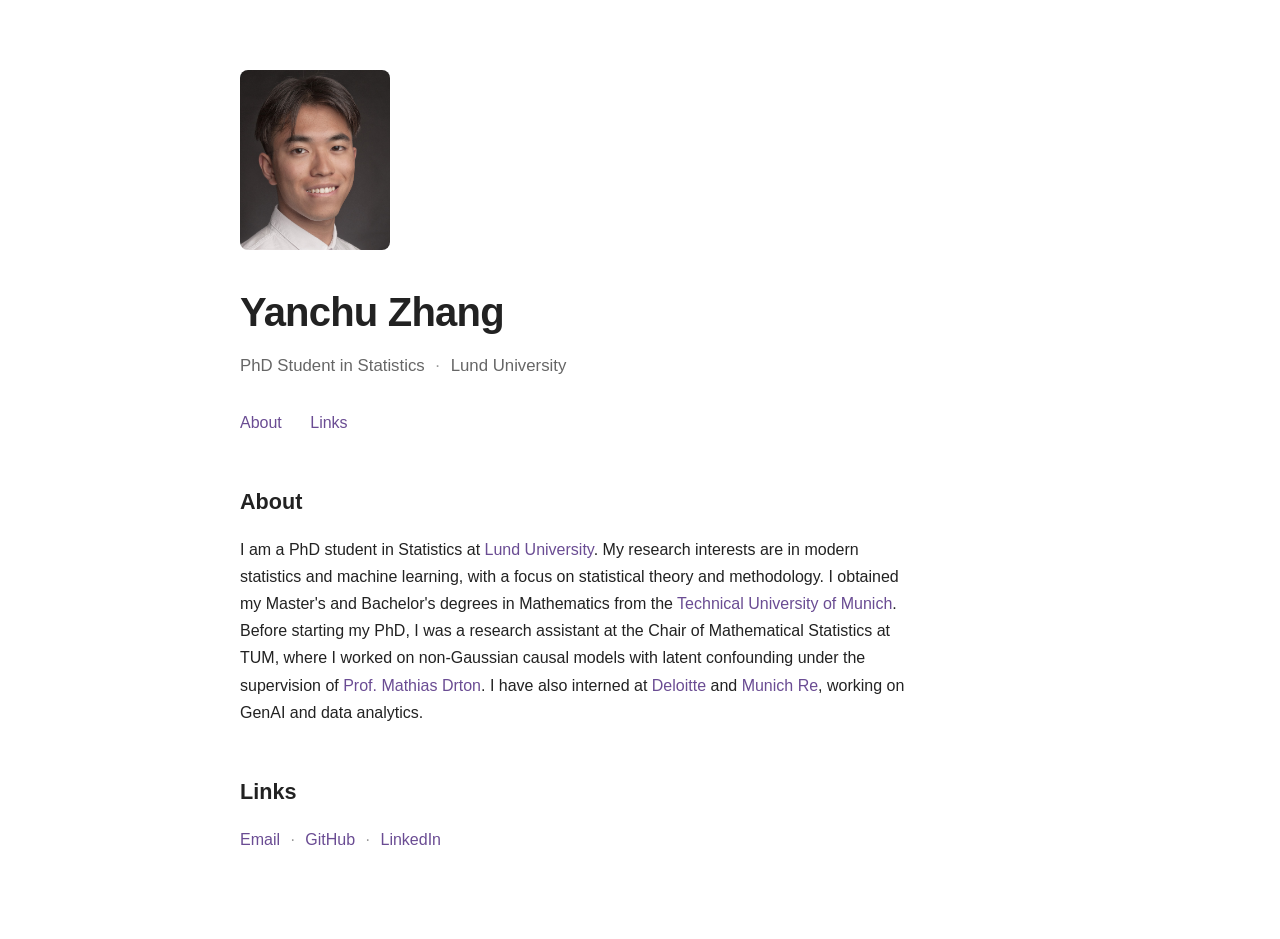
==== index.html @ bafc00d9 "Initial website" ====
<!DOCTYPE html>
<html lang="en">
<head>
    <meta charset="UTF-8">
    <meta name="viewport" content="width=device-width, initial-scale=1.0">

    <title>Yanchu Zhang</title>

    <link rel="stylesheet" href="style.css">
</head>

<body>

    <main>

        <header>
            <img src="images/photo.jpg" alt="Yanchu Zhang" class="profile-photo">

            <h1>Yanchu Zhang</h1>

            <p class="subtitle">
                PhD Student in Statistics
                <span class="dot">·</span>
                Lund University
            </p>

            <nav>
                <a href="#about">About</a>
                <a href="#links">Links</a>
            </nav>
        </header>


        <section id="about">
            <h2>About</h2>

            <p>
                I am a PhD student in Statistics at 

                <a href="https://www.lunduniversity.lu.se/">Lund University</a>.
                
                My research interests are in modern statistics and machine learning, with a focus on statistical theory and methodology.

                I obtained my Master's and Bachelor's degrees in Mathematics from the 
                <a href="https://www.tum.de/">Technical University of Munich</a>. 
                Before starting my PhD, I was a research assistant at the Chair of Mathematical Statistics at TUM, where I worked on non-Gaussian causal models with latent confounding under the supervision of 
                <a href="https://www.math.cit.tum.de/math/personen/professuren/drton-mathias/">Prof. Mathias Drton</a>.
                I have also interned at 
                <a href="https://www.deloitte.com/">Deloitte</a> 
                and 
                <a href="https://www.munichre.com/">Munich Re</a>,
                working on GenAI and data analytics.
            </p>
        </section>


        <section id="links">
            <h2>Links</h2>

            <p class="links">
            
                <a href="mailto:yanchu.zhang@stat.lu.se">
                    Email
                </a>
                <span class="dot">·</span>
                <a href="https://github.com/YanchuZhang">
                    GitHub
                </a>
                <span class="dot">·</span>
                <a href="https://www.linkedin.com/in/yanchuzhang">
                    LinkedIn
                </a>
            </p>
        </section>

    </main>

</body>
</html>
---- style.css ----
/* ------------------------------
   General
------------------------------ */

body {
    font-family: Arial, Helvetica, sans-serif;
    line-height: 1.7;
    color: #222;
    background: #fff;

    max-width: 800px;
    margin: 0 auto;
    padding: 70px 30px;
}


/* ------------------------------
   Header
------------------------------ */

h1 {
    font-size: 2.5rem;
    font-weight: 600;
    letter-spacing: -0.02em;
    margin: 0 0 6px 0;
}

.subtitle {
    color: #666;
    font-size: 1.05rem;
    margin: 0;
}

.dot {
    color: #999;
    margin: 0 6px;
}

.profile-photo {
    width: 150px;
    height: 180px;
    object-fit: cover;
    border-radius: 8px;
    margin-bottom: 20px;
}

/* ------------------------------
   Navigation
------------------------------ */

nav {
    margin-top: 28px;
}

nav a {
    margin-right: 24px;
}


/* ------------------------------
   Sections
------------------------------ */

section {
    margin-top: 48px;
}

h2 {
    font-size: 1.35rem;
    font-weight: 600;
    margin: 0 0 15px 0;
}

p {
    max-width: 680px;
    margin-top: 0;
}


/* ------------------------------
   Links
------------------------------ */

a {
    color: #6a4c93;
    text-decoration: none;
    transition: color 0.15s ease;
}

a:hover {
    color: #4b356d;
    text-decoration: underline;
}


/* ------------------------------
   Mobile
------------------------------ */

@media (max-width: 600px) {

    body {
        padding: 45px 20px;
    }

    h1 {
        font-size: 2rem;
    }

    .subtitle {
        font-size: 1rem;
    }

    nav {
        margin-top: 24px;
    }

    nav a {
        display: inline-block;
        margin-right: 18px;
        margin-bottom: 8px;
    }

    section {
        margin-top: 40px;
    }

}
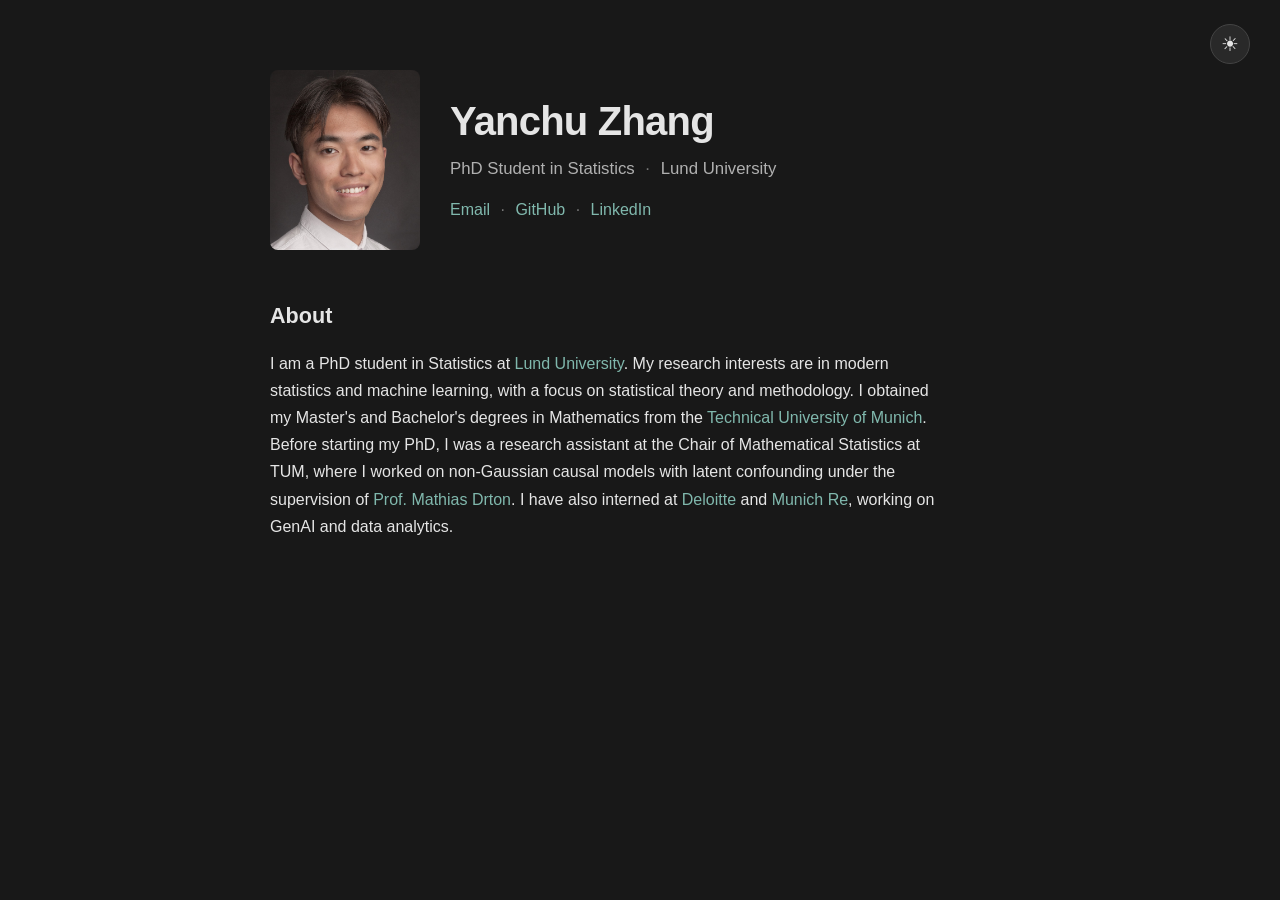
==== commit 108f0ad9: "style update" ====
--- a/index.html
+++ b/index.html
@@ -1,79 +1,128 @@
+
 <!DOCTYPE html>
 <html lang="en">
 <head>
     <meta charset="UTF-8">
     <meta name="viewport" content="width=device-width, initial-scale=1.0">
 
+    <meta name="color-scheme" content="dark light">
     <title>Yanchu Zhang</title>
 
     <link rel="stylesheet" href="style.css">
 </head>
 
-<body>
+<body class="dark-mode">
+
+    <button
+        id="theme-toggle"
+        type="button"
+        aria-label="Switch to light mode"
+        title="Switch to light mode"
+    >
+        <span id="theme-icon" aria-hidden="true">☀</span>
+    </button>
 
     <main>
 
         <header>
-            <img src="images/photo.jpg" alt="Yanchu Zhang" class="profile-photo">
+            <div class="profile">
 
-            <h1>Yanchu Zhang</h1>
+                <img
+                    src="images/photo.jpg"
+                    alt="Yanchu Zhang"
+                    class="profile-photo"
+                >
 
-            <p class="subtitle">
-                PhD Student in Statistics
-                <span class="dot">·</span>
-                Lund University
-            </p>
+                <div class="profile-info">
 
-            <nav>
-                <a href="#about">About</a>
-                <a href="#links">Links</a>
-            </nav>
+                    <h1>Yanchu Zhang</h1>
+
+                    <p class="subtitle">
+                        PhD Student in Statistics
+                        <span class="dot">·</span>
+                        Lund University
+                    </p>
+
+                    <p class="links">
+                        <a href="mailto:yanchu.zhang@stat.lu.se">Email</a>
+                        <span class="dot">·</span>
+                        <a href="https://github.com/YanchuZhang">GitHub</a>
+                        <span class="dot">·</span>
+                        <a href="https://www.linkedin.com/in/yanchuzhang">LinkedIn</a>
+                    </p>
+
+                </div>
+            </div>
         </header>
 
+        <section id="about">
 
-        <section id="about">
             <h2>About</h2>
 
             <p>
-                I am a PhD student in Statistics at 
+                I am a PhD student in Statistics at
+                <a href="https://www.lunduniversity.lu.se/">Lund University</a>.
 
-                <a href="https://www.lunduniversity.lu.se/">Lund University</a>.
-                
-                My research interests are in modern statistics and machine learning, with a focus on statistical theory and methodology.
+                My research interests are in modern statistics and
+                machine learning, with a focus on statistical theory
+                and methodology.
 
-                I obtained my Master's and Bachelor's degrees in Mathematics from the 
-                <a href="https://www.tum.de/">Technical University of Munich</a>. 
-                Before starting my PhD, I was a research assistant at the Chair of Mathematical Statistics at TUM, where I worked on non-Gaussian causal models with latent confounding under the supervision of 
-                <a href="https://www.math.cit.tum.de/math/personen/professuren/drton-mathias/">Prof. Mathias Drton</a>.
-                I have also interned at 
-                <a href="https://www.deloitte.com/">Deloitte</a> 
-                and 
+                I obtained my Master's and Bachelor's degrees in Mathematics
+                from the
+                <a href="https://www.tum.de/">Technical University of Munich</a>.
+                Before starting my PhD, I was a research assistant at the
+                Chair of Mathematical Statistics at TUM, where I worked on
+                non-Gaussian causal models with latent confounding under
+                the supervision of
+                <a href="https://www.math.cit.tum.de/math/personen/professuren/drton-mathias/">
+                Prof. Mathias Drton</a>.
+                I have also interned at
+                <a href="https://www.deloitte.com/">Deloitte</a>
+                and
                 <a href="https://www.munichre.com/">Munich Re</a>,
                 working on GenAI and data analytics.
             </p>
-        </section>
 
-
-        <section id="links">
-            <h2>Links</h2>
-
-            <p class="links">
-            
-                <a href="mailto:yanchu.zhang@stat.lu.se">
-                    Email
-                </a>
-                <span class="dot">·</span>
-                <a href="https://github.com/YanchuZhang">
-                    GitHub
-                </a>
-                <span class="dot">·</span>
-                <a href="https://www.linkedin.com/in/yanchuzhang">
-                    LinkedIn
-                </a>
-            </p>
         </section>
 
     </main>
 
+    <script>
+        const toggle = document.getElementById("theme-toggle");
+        const icon = document.getElementById("theme-icon");
+        const body = document.body;
+
+        // Dark mode is the default.
+        const savedTheme = localStorage.getItem("theme");
+        const initialTheme = savedTheme || "dark";
+
+        function setTheme(theme) {
+            const isDark = theme === "dark";
+
+            body.classList.toggle("dark-mode", isDark);
+            body.classList.toggle("light-mode", !isDark);
+
+            // Show the icon for switching to the other theme.
+            icon.textContent = isDark ? "☀" : "☾";
+
+            const label = isDark
+                ? "Switch to light mode"
+                : "Switch to dark mode";
+
+            toggle.setAttribute("aria-label", label);
+            toggle.setAttribute("title", label);
+        }
+
+        setTheme(initialTheme);
+
+        toggle.addEventListener("click", () => {
+            const isDark = body.classList.contains("dark-mode");
+            const nextTheme = isDark ? "light" : "dark";
+
+            localStorage.setItem("theme", nextTheme);
+            setTheme(nextTheme);
+        });
+    </script>
+
 </body>
-</html>+</html>
--- a/style.css
+++ b/style.css
@@ -1,64 +1,164 @@
+
 /* ------------------------------
    General
 ------------------------------ */
+
+* {
+    box-sizing: border-box;
+}
 
 body {
     font-family: Arial, Helvetica, sans-serif;
     line-height: 1.7;
+
+    max-width: 800px;
+    min-height: 100vh;
+    margin: 0 auto;
+    padding: 70px 30px;
+
+    transition:
+        background-color 0.2s ease,
+        color 0.2s ease;
+}
+
+/* ------------------------------
+   Dark and light themes
+------------------------------ */
+
+body.dark-mode {
+    color: #e5e5e5;
+    background: #181818;
+}
+
+body.light-mode {
     color: #222;
     background: #fff;
-
-    max-width: 800px;
-    margin: 0 auto;
-    padding: 70px 30px;
+}
+
+/* ------------------------------
+   Theme toggle
+------------------------------ */
+
+#theme-toggle {
+    position: fixed;
+    top: 24px;
+    right: 30px;
+    z-index: 10;
+
+    display: flex;
+    align-items: center;
+    justify-content: center;
+
+    width: 40px;
+    height: 40px;
+    padding: 0;
+
+    border: 1px solid #444;
+    border-radius: 50%;
+
+    font-family: inherit;
+    font-size: 20px;
+    line-height: 1;
+
+    cursor: pointer;
+
+    transition:
+        background-color 0.2s ease,
+        color 0.2s ease,
+        border-color 0.2s ease;
+}
+
+.dark-mode #theme-toggle {
+    color: #e5e5e5;
+    background: #292929;
+    border-color: #444;
+}
+
+.dark-mode #theme-toggle:hover {
+    background: #383838;
+}
+
+.light-mode #theme-toggle {
+    color: #333;
+    background: #fff;
+    border-color: #ddd;
+}
+
+.light-mode #theme-toggle:hover {
+    background: #f2f2f2;
+}
+
+#theme-toggle:focus-visible {
+    outline: 2px solid #b9a0e8;
+    outline-offset: 3px;
 }
 
 
 /* ------------------------------
    Header
 ------------------------------ */
+
+.profile {
+    display: flex;
+    align-items: center;
+    gap: 30px;
+}
+
+.profile-photo {
+    display: block;
+    flex-shrink: 0;
+
+    width: 150px;
+    height: 180px;
+
+    object-fit: cover;
+    border-radius: 8px;
+}
+
+.profile-info {
+    min-width: 0;
+}
 
 h1 {
     font-size: 2.5rem;
     font-weight: 600;
     letter-spacing: -0.02em;
-    margin: 0 0 6px 0;
+    line-height: 1.2;
+
+    margin: 0 0 10px;
 }
 
 .subtitle {
+    font-size: 1.05rem;
+    margin: 0 0 12px;
+}
+
+.dark-mode .subtitle {
+    color: #b0b0b0;
+}
+
+.light-mode .subtitle {
     color: #666;
-    font-size: 1.05rem;
+}
+
+.links {
     margin: 0;
 }
 
 .dot {
+    margin: 0 6px;
+}
+
+.dark-mode .dot {
+    color: #777;
+}
+
+.light-mode .dot {
     color: #999;
-    margin: 0 6px;
-}
-
-.profile-photo {
-    width: 150px;
-    height: 180px;
-    object-fit: cover;
-    border-radius: 8px;
-    margin-bottom: 20px;
-}
-
-/* ------------------------------
-   Navigation
------------------------------- */
-
-nav {
-    margin-top: 28px;
-}
-
-nav a {
-    margin-right: 24px;
-}
-
-
-/* ------------------------------
-   Sections
+}
+
+/* ------------------------------
+   About section
 ------------------------------ */
 
 section {
@@ -68,7 +168,7 @@
 h2 {
     font-size: 1.35rem;
     font-weight: 600;
-    margin: 0 0 15px 0;
+    margin: 0 0 15px;
 }
 
 p {
@@ -76,23 +176,33 @@
     margin-top: 0;
 }
 
-
 /* ------------------------------
    Links
 ------------------------------ */
 
 a {
-    color: #6a4c93;
     text-decoration: none;
     transition: color 0.15s ease;
 }
 
-a:hover {
+.dark-mode a {
+    color: #80b8ad;
+}
+
+.dark-mode a:hover {
+    color: #a0cfc5;
+    text-decoration: underline;
+}
+
+.light-mode a {
+    color: #6a4c93;
+}
+
+.light-mode a:hover {
     color: #4b356d;
     text-decoration: underline;
 }
 
-
 /* ------------------------------
    Mobile
 ------------------------------ */
@@ -103,6 +213,25 @@
         padding: 45px 20px;
     }
 
+    #theme-toggle {
+        top: 14px;
+        right: 14px;
+
+        width: 36px;
+        height: 36px;
+    }
+
+    .profile {
+        align-items: flex-start;
+        flex-direction: column;
+        gap: 20px;
+    }
+
+    .profile-photo {
+        width: 120px;
+        height: 145px;
+    }
+
     h1 {
         font-size: 2rem;
     }
@@ -111,18 +240,20 @@
         font-size: 1rem;
     }
 
-    nav {
-        margin-top: 24px;
-    }
-
-    nav a {
-        display: inline-block;
-        margin-right: 18px;
-        margin-bottom: 8px;
-    }
-
     section {
         margin-top: 40px;
     }
-
-}+}
+
+/* ------------------------------
+   Reduced motion accessibility
+------------------------------ */
+
+@media (prefers-reduced-motion: reduce) {
+    *,
+    *::before,
+    *::after {
+        transition: none !important;
+    }
+}
+
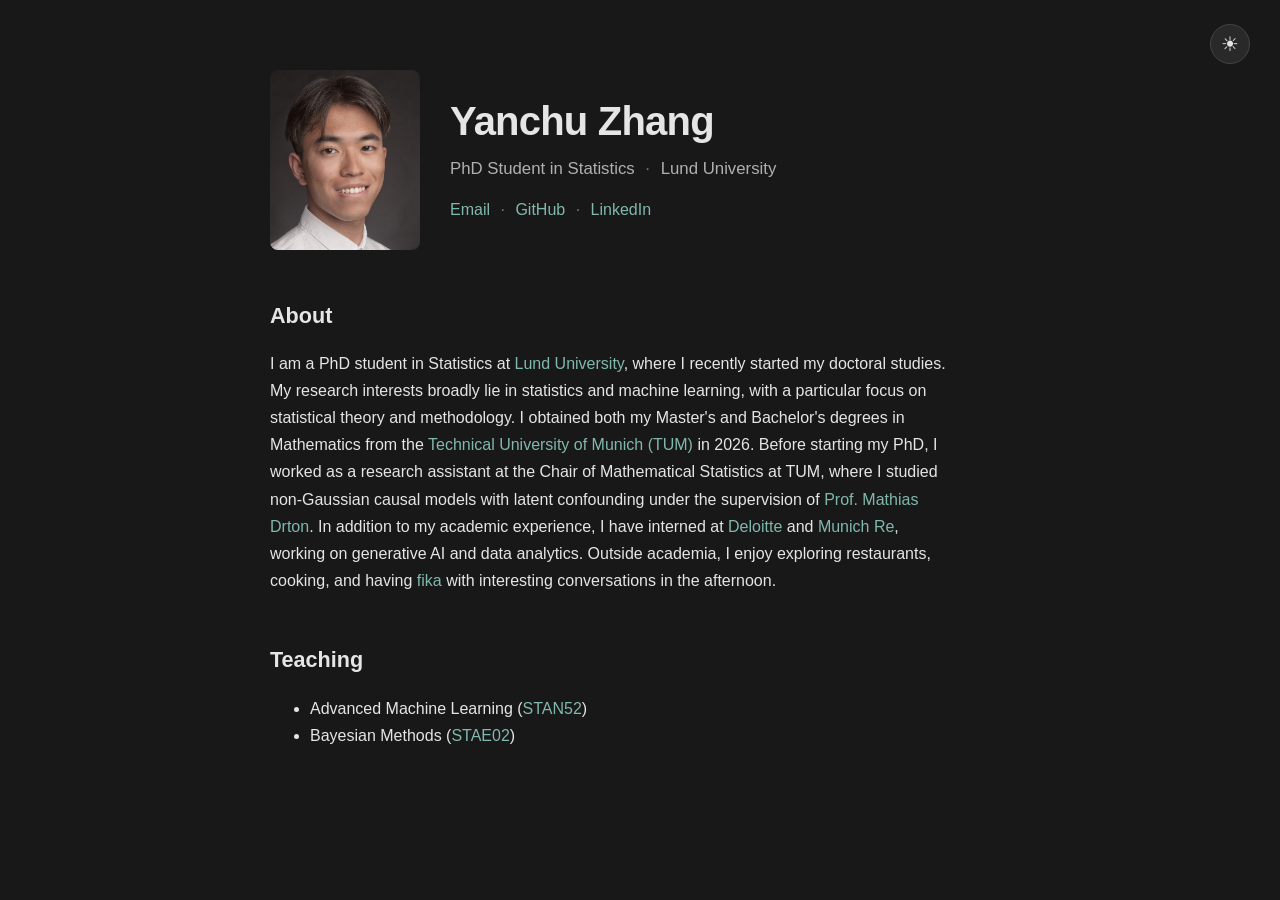
==== commit 27418c14: "added section" ====
--- a/index.html
+++ b/index.html
@@ -61,26 +61,46 @@
 
             <p>
                 I am a PhD student in Statistics at
-                <a href="https://www.lunduniversity.lu.se/">Lund University</a>.
+                <a href="https://www.lunduniversity.lu.se/">Lund University</a>,
+                where I recently started my doctoral studies.
 
-                My research interests are in modern statistics and
-                machine learning, with a focus on statistical theory
-                and methodology.
+                My research interests broadly lie in statistics and machine learning,
+                with a particular focus on statistical theory and methodology.
 
-                I obtained my Master's and Bachelor's degrees in Mathematics
+                I obtained both my Master's and Bachelor's degrees in Mathematics
                 from the
-                <a href="https://www.tum.de/">Technical University of Munich</a>.
-                Before starting my PhD, I was a research assistant at the
-                Chair of Mathematical Statistics at TUM, where I worked on
-                non-Gaussian causal models with latent confounding under
-                the supervision of
-                <a href="https://www.math.cit.tum.de/math/personen/professuren/drton-mathias/">
-                Prof. Mathias Drton</a>.
-                I have also interned at
+                <a href="https://www.tum.de/">Technical University of Munich (TUM)</a>
+                in 2026.
+
+                Before starting my PhD, I worked as a research assistant at the
+                Chair of Mathematical Statistics at TUM, where I studied
+                non-Gaussian causal models with latent confounding under the
+                supervision of
+                <a href="https://www.math.cit.tum.de/math/personen/professuren/drton-mathias/">Prof. Mathias Drton</a>.
+
+                In addition to my academic experience, I have interned at
                 <a href="https://www.deloitte.com/">Deloitte</a>
                 and
                 <a href="https://www.munichre.com/">Munich Re</a>,
-                working on GenAI and data analytics.
+                working on generative AI and data analytics.
+
+                Outside academia, I enjoy exploring restaurants, cooking,
+                and having 
+                <a href="https://en.wikipedia.org/wiki/Coffee_in_Sweden#Fika">fika</a>
+                with interesting conversations in the afternoon.
+            </p>
+
+        </section>
+
+        <section id="teaching">
+
+            <h2>Teaching</h2>
+
+            <p>
+                <ul>
+                <li>Advanced Machine Learning (<a href="https://www.lunduniversity.lu.se/study/statistics-advanced-machine-learning-STAN52">STAN52</a>)</li>
+                <li>Bayesian Methods (<a href="https://www.lunduniversity.lu.se/study/statistics-bayesian-methods-STAE02">STAE02</a>)</li>
+                </ul>
             </p>
 
         </section>
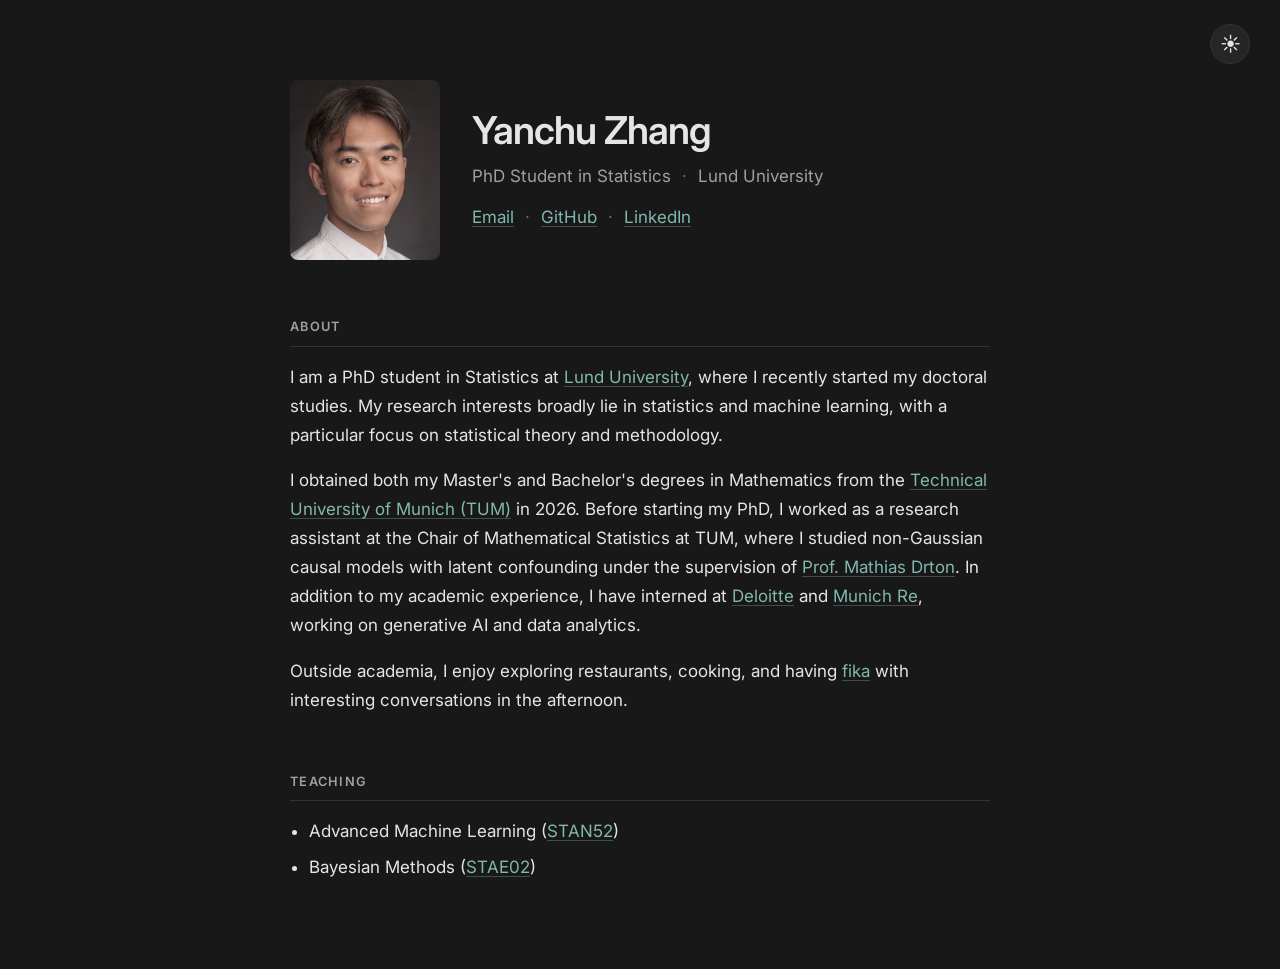
==== commit 280677ce: "adjust style" ====
--- a/index.html
+++ b/index.html
@@ -1,17 +1,32 @@
-
 <!DOCTYPE html>
 <html lang="en">
 <head>
     <meta charset="UTF-8">
     <meta name="viewport" content="width=device-width, initial-scale=1.0">
+    <meta name="color-scheme" content="dark light">
+    <meta name="description" content="Yanchu Zhang, PhD student in Statistics at Lund University. Research in statistical theory, methodology and machine learning.">
 
-    <meta name="color-scheme" content="dark light">
-    <title>Yanchu Zhang</title>
+    <title>Yanchu Zhang · PhD Student in Statistics, Lund University</title>
+
+    <!-- Font: Inter -->
+    <link rel="preconnect" href="https://fonts.googleapis.com">
+    <link rel="preconnect" href="https://fonts.gstatic.com" crossorigin>
+    <link href="https://fonts.googleapis.com/css2?family=Inter:wght@400;500;600&display=swap" rel="stylesheet">
+
+    <!-- Apply saved theme before the page renders to avoid a flash -->
+    <script>
+        try {
+            document.documentElement.dataset.theme =
+                localStorage.getItem("theme") || "dark";
+        } catch (e) {
+            document.documentElement.dataset.theme = "dark";
+        }
+    </script>
 
     <link rel="stylesheet" href="style.css">
 </head>
 
-<body class="dark-mode">
+<body>
 
     <button
         id="theme-toggle"
@@ -19,7 +34,7 @@
         aria-label="Switch to light mode"
         title="Switch to light mode"
     >
-        <span id="theme-icon" aria-hidden="true">☀</span>
+        <span id="theme-icon" aria-hidden="true">☀︎</span>
     </button>
 
     <main>
@@ -31,6 +46,8 @@
                     src="images/photo.jpg"
                     alt="Yanchu Zhang"
                     class="profile-photo"
+                    width="150"
+                    height="180"
                 >
 
                 <div class="profile-info">
@@ -39,15 +56,15 @@
 
                     <p class="subtitle">
                         PhD Student in Statistics
-                        <span class="dot">·</span>
+                        <span class="dot" aria-hidden="true">·</span>
                         Lund University
                     </p>
 
                     <p class="links">
                         <a href="mailto:yanchu.zhang@stat.lu.se">Email</a>
-                        <span class="dot">·</span>
+                        <span class="dot" aria-hidden="true">·</span>
                         <a href="https://github.com/YanchuZhang">GitHub</a>
-                        <span class="dot">·</span>
+                        <span class="dot" aria-hidden="true">·</span>
                         <a href="https://www.linkedin.com/in/yanchuzhang">LinkedIn</a>
                     </p>
 
@@ -63,29 +80,30 @@
                 I am a PhD student in Statistics at
                 <a href="https://www.lunduniversity.lu.se/">Lund University</a>,
                 where I recently started my doctoral studies.
-
                 My research interests broadly lie in statistics and machine learning,
                 with a particular focus on statistical theory and methodology.
+            </p>
 
+            <p>
                 I obtained both my Master's and Bachelor's degrees in Mathematics
                 from the
                 <a href="https://www.tum.de/">Technical University of Munich (TUM)</a>
                 in 2026.
-
                 Before starting my PhD, I worked as a research assistant at the
                 Chair of Mathematical Statistics at TUM, where I studied
                 non-Gaussian causal models with latent confounding under the
                 supervision of
                 <a href="https://www.math.cit.tum.de/math/personen/professuren/drton-mathias/">Prof. Mathias Drton</a>.
-
                 In addition to my academic experience, I have interned at
                 <a href="https://www.deloitte.com/">Deloitte</a>
                 and
                 <a href="https://www.munichre.com/">Munich Re</a>,
                 working on generative AI and data analytics.
+            </p>
 
+            <p>
                 Outside academia, I enjoy exploring restaurants, cooking,
-                and having 
+                and having
                 <a href="https://en.wikipedia.org/wiki/Coffee_in_Sweden#Fika">fika</a>
                 with interesting conversations in the afternoon.
             </p>
@@ -96,34 +114,28 @@
 
             <h2>Teaching</h2>
 
-            <p>
-                <ul>
+            <ul>
                 <li>Advanced Machine Learning (<a href="https://www.lunduniversity.lu.se/study/statistics-advanced-machine-learning-STAN52">STAN52</a>)</li>
                 <li>Bayesian Methods (<a href="https://www.lunduniversity.lu.se/study/statistics-bayesian-methods-STAE02">STAE02</a>)</li>
-                </ul>
-            </p>
+            </ul>
 
         </section>
 
     </main>
 
     <script>
+        const root = document.documentElement;
         const toggle = document.getElementById("theme-toggle");
         const icon = document.getElementById("theme-icon");
-        const body = document.body;
-
-        // Dark mode is the default.
-        const savedTheme = localStorage.getItem("theme");
-        const initialTheme = savedTheme || "dark";
 
         function setTheme(theme) {
             const isDark = theme === "dark";
 
-            body.classList.toggle("dark-mode", isDark);
-            body.classList.toggle("light-mode", !isDark);
+            root.dataset.theme = theme;
 
             // Show the icon for switching to the other theme.
-            icon.textContent = isDark ? "☀" : "☾";
+            // The trailing U+FE0E forces text style (no colorful emoji on iOS).
+            icon.textContent = isDark ? "☀︎" : "☾︎";
 
             const label = isDark
                 ? "Switch to light mode"
@@ -133,16 +145,18 @@
             toggle.setAttribute("title", label);
         }
 
-        setTheme(initialTheme);
+        setTheme(root.dataset.theme);
 
         toggle.addEventListener("click", () => {
-            const isDark = body.classList.contains("dark-mode");
-            const nextTheme = isDark ? "light" : "dark";
+            const next = root.dataset.theme === "dark" ? "light" : "dark";
 
-            localStorage.setItem("theme", nextTheme);
-            setTheme(nextTheme);
+            try {
+                localStorage.setItem("theme", next);
+            } catch (e) {}
+
+            setTheme(next);
         });
     </script>
 
 </body>
-</html>
+</html>
--- a/style.css
+++ b/style.css
@@ -1,3 +1,35 @@
+/* ------------------------------
+   Theme variables
+------------------------------ */
+
+:root {
+    --font: 'Inter', -apple-system, BlinkMacSystemFont, 'Segoe UI', Roboto,
+            Helvetica, Arial, sans-serif;
+
+    --bg: #181818;
+    --text: #e5e5e5;
+    --muted: #a0a0a0;
+    --border: #333;
+    --surface: #262626;
+    --surface-hover: #333;
+    --accent: #80b8ad;
+    --accent-hover: #a5d2c8;
+
+    color-scheme: dark;
+}
+
+:root[data-theme="light"] {
+    --bg: #fff;
+    --text: #222;
+    --muted: #666;
+    --border: #e3e3e3;
+    --surface: #fff;
+    --surface-hover: #f2f2f2;
+    --accent: #6a4c93;
+    --accent-hover: #4b356d;
+
+    color-scheme: light;
+}
 
 /* ------------------------------
    General
@@ -8,13 +40,17 @@
 }
 
 body {
-    font-family: Arial, Helvetica, sans-serif;
+    font-family: var(--font);
+    font-size: 1.0625rem;
     line-height: 1.7;
-
-    max-width: 800px;
+    color: var(--text);
+    background: var(--bg);
+    -webkit-font-smoothing: antialiased;
+
+    max-width: 760px;
     min-height: 100vh;
     margin: 0 auto;
-    padding: 70px 30px;
+    padding: 80px 30px;
 
     transition:
         background-color 0.2s ease,
@@ -22,17 +58,113 @@
 }
 
 /* ------------------------------
-   Dark and light themes
------------------------------- */
-
-body.dark-mode {
-    color: #e5e5e5;
-    background: #181818;
-}
-
-body.light-mode {
-    color: #222;
-    background: #fff;
+   Header
+------------------------------ */
+
+.profile {
+    display: flex;
+    align-items: center;
+    gap: 32px;
+}
+
+.profile-photo {
+    display: block;
+    flex-shrink: 0;
+
+    width: 150px;
+    height: 180px;
+
+    object-fit: cover;
+    border-radius: 8px;
+}
+
+.profile-info {
+    min-width: 0;
+}
+
+h1 {
+    font-size: 2.4rem;
+    font-weight: 600;
+    letter-spacing: -0.025em;
+    line-height: 1.15;
+
+    margin: 0 0 10px;
+}
+
+.subtitle {
+    color: var(--muted);
+    margin: 0 0 12px;
+}
+
+.links {
+    margin: 0;
+}
+
+.dot {
+    margin: 0 6px;
+    color: var(--muted);
+    opacity: 0.6;
+}
+
+/* ------------------------------
+   Sections
+------------------------------ */
+
+section {
+    margin-top: 56px;
+}
+
+h2 {
+    font-size: 0.8rem;
+    font-weight: 600;
+    letter-spacing: 0.1em;
+    text-transform: uppercase;
+    color: var(--muted);
+
+    margin: 0 0 16px;
+    padding-bottom: 8px;
+    border-bottom: 1px solid var(--border);
+}
+
+p {
+    max-width: 65ch;
+    margin: 0 0 1em;
+}
+
+ul {
+    margin: 0;
+    padding-left: 1.2rem;
+}
+
+li {
+    margin-bottom: 0.4em;
+}
+
+/* ------------------------------
+   Links
+------------------------------ */
+
+a {
+    color: var(--accent);
+    text-decoration: underline;
+    text-decoration-color: color-mix(in srgb, var(--accent) 35%, transparent);
+    text-decoration-thickness: 1px;
+    text-underline-offset: 3px;
+
+    transition:
+        color 0.15s ease,
+        text-decoration-color 0.15s ease;
+}
+
+a:hover {
+    color: var(--accent-hover);
+    text-decoration-color: currentColor;
+}
+
+a:focus-visible,
+#theme-toggle:focus-visible {
+    outline: 2px solid var(--accent);
+    outline-offset: 3px;
 }
 
 /* ------------------------------
@@ -53,154 +185,24 @@
     height: 40px;
     padding: 0;
 
-    border: 1px solid #444;
-    border-radius: 50%;
-
     font-family: inherit;
     font-size: 20px;
     line-height: 1;
+    color: var(--text);
+
+    background: var(--surface);
+    border: 1px solid var(--border);
+    border-radius: 50%;
 
     cursor: pointer;
 
     transition:
         background-color 0.2s ease,
-        color 0.2s ease,
         border-color 0.2s ease;
 }
 
-.dark-mode #theme-toggle {
-    color: #e5e5e5;
-    background: #292929;
-    border-color: #444;
-}
-
-.dark-mode #theme-toggle:hover {
-    background: #383838;
-}
-
-.light-mode #theme-toggle {
-    color: #333;
-    background: #fff;
-    border-color: #ddd;
-}
-
-.light-mode #theme-toggle:hover {
-    background: #f2f2f2;
-}
-
-#theme-toggle:focus-visible {
-    outline: 2px solid #b9a0e8;
-    outline-offset: 3px;
-}
-
-
-/* ------------------------------
-   Header
------------------------------- */
-
-.profile {
-    display: flex;
-    align-items: center;
-    gap: 30px;
-}
-
-.profile-photo {
-    display: block;
-    flex-shrink: 0;
-
-    width: 150px;
-    height: 180px;
-
-    object-fit: cover;
-    border-radius: 8px;
-}
-
-.profile-info {
-    min-width: 0;
-}
-
-h1 {
-    font-size: 2.5rem;
-    font-weight: 600;
-    letter-spacing: -0.02em;
-    line-height: 1.2;
-
-    margin: 0 0 10px;
-}
-
-.subtitle {
-    font-size: 1.05rem;
-    margin: 0 0 12px;
-}
-
-.dark-mode .subtitle {
-    color: #b0b0b0;
-}
-
-.light-mode .subtitle {
-    color: #666;
-}
-
-.links {
-    margin: 0;
-}
-
-.dot {
-    margin: 0 6px;
-}
-
-.dark-mode .dot {
-    color: #777;
-}
-
-.light-mode .dot {
-    color: #999;
-}
-
-/* ------------------------------
-   About section
------------------------------- */
-
-section {
-    margin-top: 48px;
-}
-
-h2 {
-    font-size: 1.35rem;
-    font-weight: 600;
-    margin: 0 0 15px;
-}
-
-p {
-    max-width: 680px;
-    margin-top: 0;
-}
-
-/* ------------------------------
-   Links
------------------------------- */
-
-a {
-    text-decoration: none;
-    transition: color 0.15s ease;
-}
-
-.dark-mode a {
-    color: #80b8ad;
-}
-
-.dark-mode a:hover {
-    color: #a0cfc5;
-    text-decoration: underline;
-}
-
-.light-mode a {
-    color: #6a4c93;
-}
-
-.light-mode a:hover {
-    color: #4b356d;
-    text-decoration: underline;
+#theme-toggle:hover {
+    background: var(--surface-hover);
 }
 
 /* ------------------------------
@@ -210,7 +212,7 @@
 @media (max-width: 600px) {
 
     body {
-        padding: 45px 20px;
+        padding: 50px 20px;
     }
 
     #theme-toggle {
@@ -236,12 +238,8 @@
         font-size: 2rem;
     }
 
-    .subtitle {
-        font-size: 1rem;
-    }
-
     section {
-        margin-top: 40px;
+        margin-top: 44px;
     }
 }
 
@@ -255,5 +253,4 @@
     *::after {
         transition: none !important;
     }
-}
-
+}
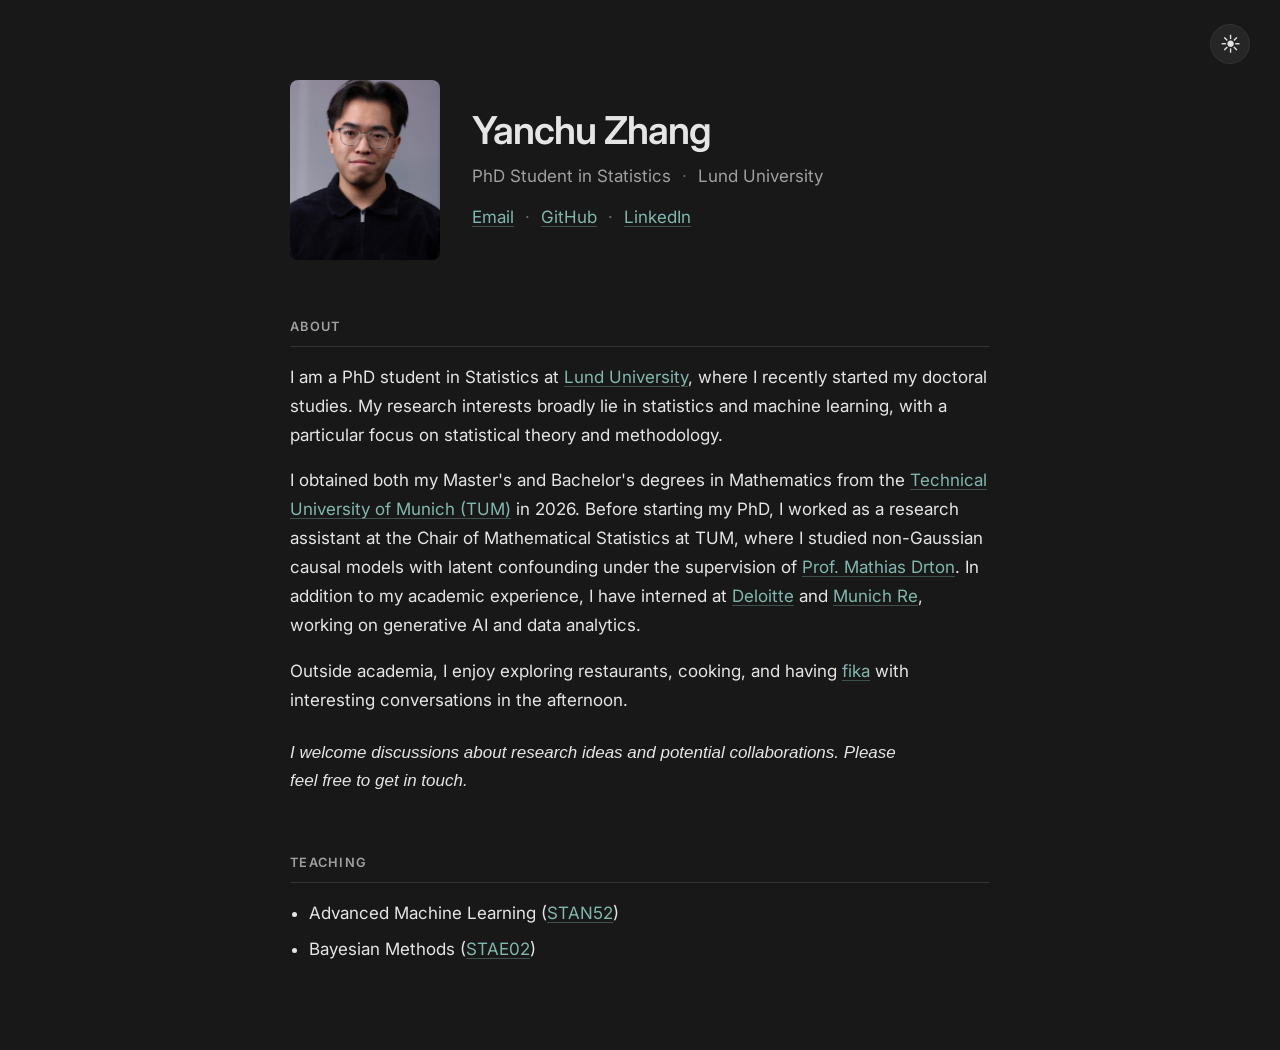
==== commit de9e6a54: "update" ====
--- a/index.html
+++ b/index.html
@@ -108,6 +108,11 @@
                 with interesting conversations in the afternoon.
             </p>
 
+            <p class="contact-note">
+            I welcome discussions about research ideas and potential collaborations. Please feel free to get in touch.
+            </p>
+
+
         </section>
 
         <section id="teaching">
--- a/style.css
+++ b/style.css
@@ -106,6 +106,12 @@
     opacity: 0.6;
 }
 
+.contact-note {
+    margin-top: 1.5rem;
+    font-style: italic;
+    color: var(--text-secondary);
+}
+
 /* ------------------------------
    Sections
 ------------------------------ */
